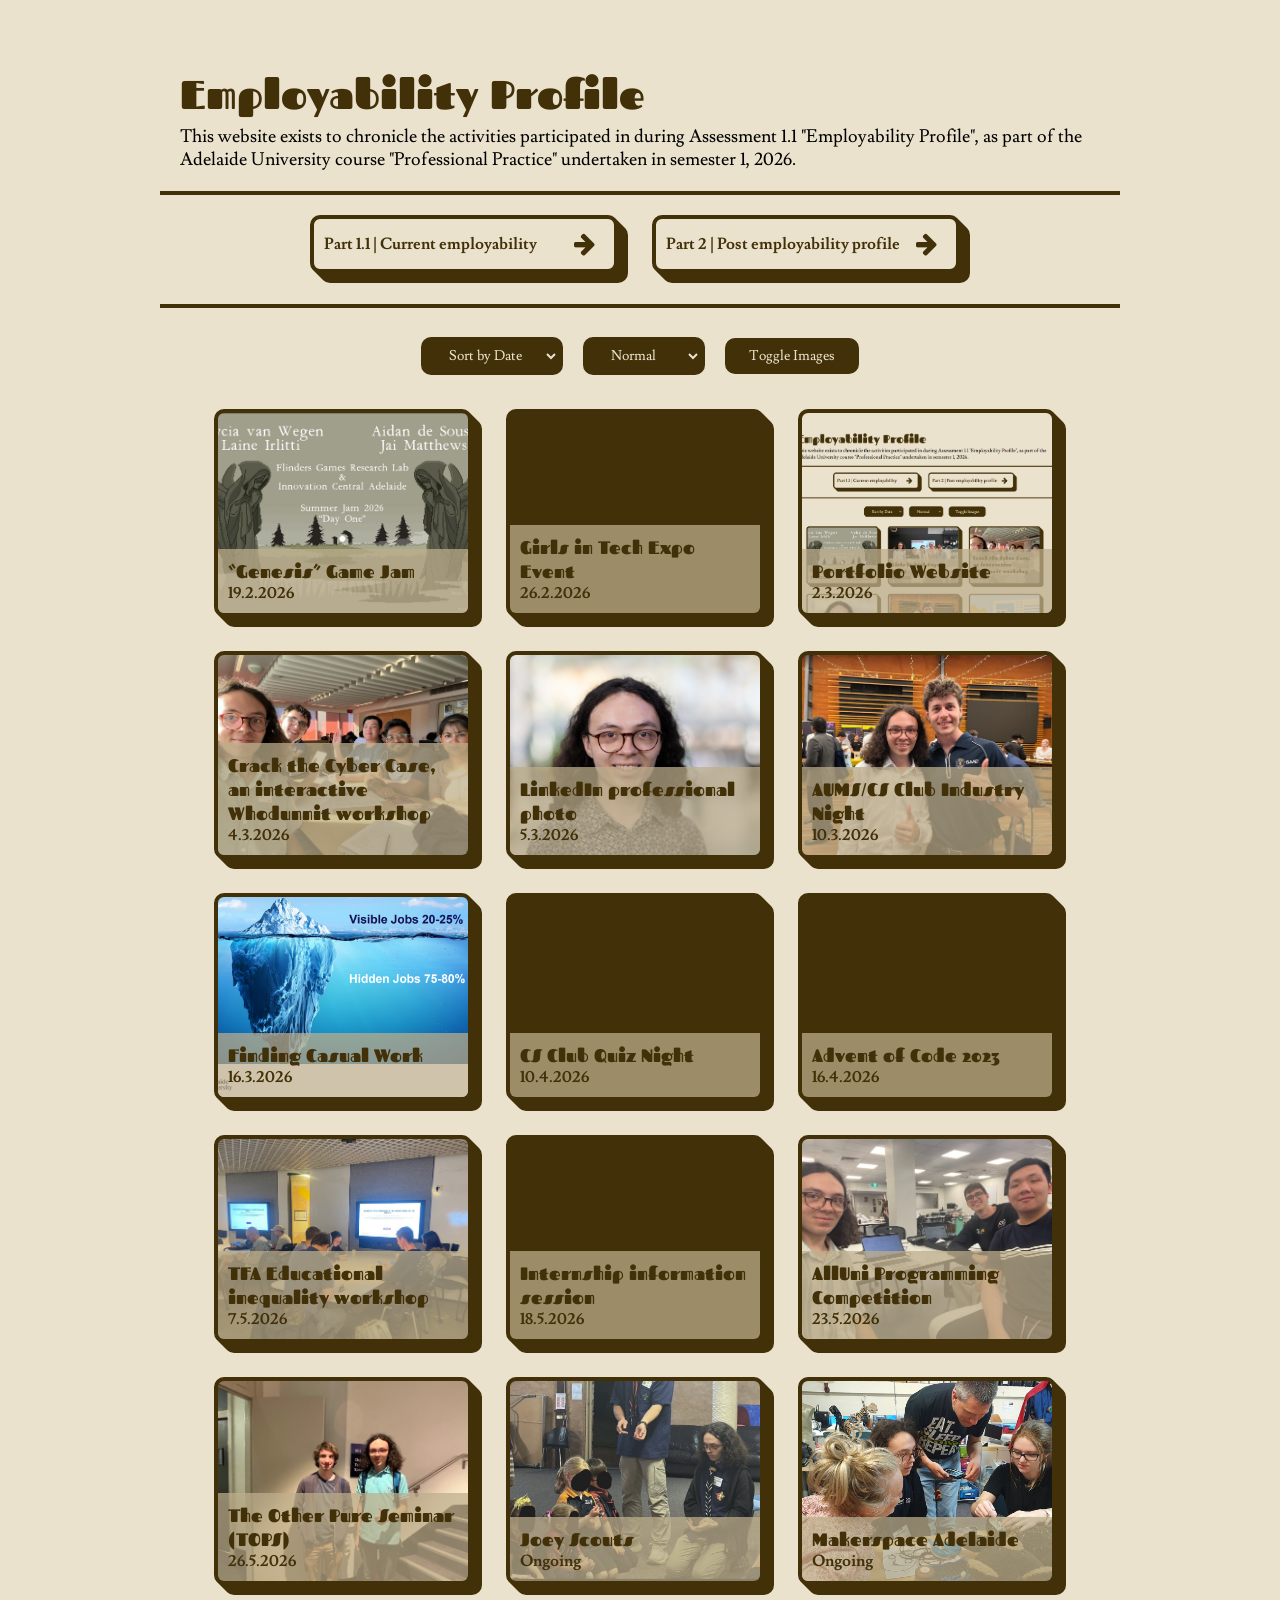
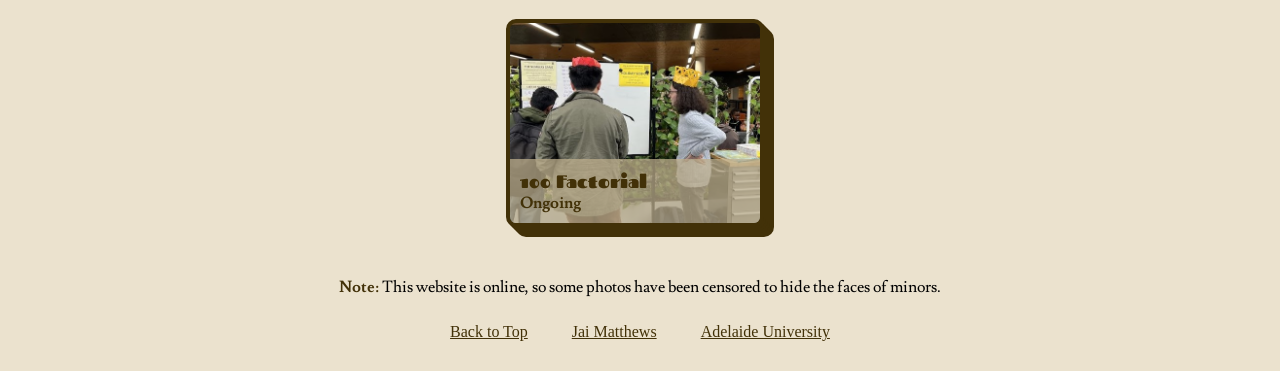
==== index.html @ 7898251b "Initial Post" ====
<!DOCTYPE html>
<html lang="en">
<head>
    <meta charset="UTF-8">
    <meta name="viewport" content="width=device-width, initial-scale=1.0">
    <title>Professional Practice</title>

    <link rel="stylesheet" href="styles.css">

    <link rel="preconnect" href="https://fonts.googleapis.com">
    <link rel="preconnect" href="https://fonts.gstatic.com" crossorigin>
<link href="https://fonts.googleapis.com/css2?family=Berkshire+Swash&family=Fascinate&family=Lusitana:wght@400;700&family=Pacifico&family=Quicksand:wght@300..700&display=swap" rel="stylesheet">
    <link rel="stylesheet" href="https://cdnjs.cloudflare.com/ajax/libs/font-awesome/4.7.0/css/font-awesome.min.css">

</head>
<body>
    <div class="main">
        <div class="title">
            <h1>Employability Profile</h1>
            <p>This website exists to chronicle the activities participated in during Assessment 1.1 "Employability Profile", as part of the Adelaide University course "Professional Practice" undertaken in semester 1, 2026.</p>
        </div>
        <div class="otherParts">
            <a href="pre.html"><div class="link">
                <p>Part 1.1 | Current employability</p>
                <i class="fa fa-arrow-right" aria-hidden="true"></i>
            </div></a>
            <a href="post.html"><div class="link">
                <p>Part 2 | Post employability profile</p>
                <i class="fa fa-arrow-right" aria-hidden="true"></i>
            </div></a>
        </div>
        <!-- <h2>Activities</h2> -->
        <div class="buttons">
            <select id="sel" onchange="refresh()">
                <option value="a" selected>Sort by Date</option>
                <option value="b">Sort by Title</option>
            </select>
            <select id="sel2" onchange="refresh()">
                <option value="nor" selected>Normal</option>
                <option value="rev">Reversed</option>
            </select>

            <!-- <button>Sort by Date</button> -->
            <!-- <button onclick="refresh()">Refresh</button> -->
            <button onclick="img()">Toggle Images</button>
            <!-- <button class="square"><i class="fa fa-search" aria-hidden="true"></i></button> -->
        </div>
        <div class="links"></div>
        <div class="disclaimer">
            <p><b>Note: </b>This website is online, so some photos have been censored to hide the faces of minors.</p>
        </div>
        <div class="footer">
            <a onclick="act()">Back to Top</a>
            <a target="_blank" href="https://jaimatthews.com/">Jai Matthews</a>
            <a target="_blank" href="https://adelaideuni.edu.au/">Adelaide University</a>
        </div>
    </div>
</body>
</html>

<script src="script.js"></script>
<script>
    refresh()
</script>
---- styles.css ----
:root {
    --brown: rgb(66, 49, 8);
    --lbrown: rgb(105, 79, 19);

    --back: rgb(235, 226, 206);
    --dback: rgba(189, 174, 141, 0.731);
    --dback2: rgb(135, 122, 93);
}

::-webkit-scrollbar {
    width: 10px;
    background-color: var(--back);
}
::-webkit-scrollbar-thumb {
    background: var(--brown); 
    border-radius: 5px;
}
::-webkit-scrollbar-thumb:hover {
    background: var(--lbrown);
}
::selection {
    color: black;
    background: rgb(255, 215, 128);
}

body {
    text-align: center;
    background-color: var(--back);
    margin: 0px;
}

/* .stadio {
  font-family: "stadio-now-variable",sans-serif;
  font-variation-settings: 'wght' 400, 'opsz' 100;
} */

@font-face {
  font-family: Stadio; /* set name */
  src: url(Trial/Stadio-Now-Novarese-TRIAL.ttf); /* url of the font */
}

.main {
    width: 75vw;
    display: inline-block;
    margin: 20px;
    /* background-color: green; */
}

.activity {
    width: 60vw;
}

.bulk {
    text-align: left;
    margin: 20px;
    font-family: "Lusitana";
}
.images {
    text-align: left;
}
.images img {
    width: 70%;
    margin: 10px 20px;
    border: 4px var(--brown) solid;
    border-radius: 20px;
    display: inline-block;
    vertical-align:middle;

    animation: dissolve 1s;
    animation-fill-mode:backwards;
}
.images .nextImg {
    background-color: var(--brown);
    border: var(--brown) 4px solid;
    display: inline-block;
    width: 30px;
    margin-left: -15px;
    height: 30px;
    vertical-align:middle;
    border-radius: 20px;
    color: var(--back);
    text-align: center;
    line-height: 30px;
    transition-duration: 300ms;
    cursor: pointer;
}
.images .nextImg:hover {
    background-color: var(--back);
    color: var(--brown);
}
h3 {
    text-align: left;
    font-size: 20px;
    font-family: "Fascinate";
    color: var(--brown);
    margin: 20px;
}

.main .title {
    padding: 20px;
    border-bottom: 4px solid var(--brown);
    /* background-color: red; */
    text-align: left;
}

.main .title h1 {
    color: var(--brown);
    font-size: 40px;
    font-family: "Fascinate";
    margin-bottom: 4px;
}

.main .title p {
    color: black;
    font-size: 18px;
    margin: 0;
    font-family: "Lusitana";
}

.main h2 {
    color: var(--brown);
    font-size: 35px;
    font-family: "Fascinate";
    margin-bottom: 4px;
    text-align: center;
}

.main .links, .main .buttons {
    padding: 10px 0px;
}

.main .otherParts {
    padding: 10px;
    padding-bottom: 7px;
    position: relative;
    border-bottom: 4px solid var(--brown);
    margin-bottom: 15px;
}

.main .otherParts .link {
    height: 50px;
    width: 300px;
    background-color: var(--back);
}

.main .otherParts p {
    text-align: left;
    top: 50%;
    transform: translateY(-50%);
    position: absolute;
    margin-left: 10px;
    /* font-family: "Fascinate"; */
}

.main .otherParts .link i {
    width: 60px;
    right: 0;
    position: absolute;
    top: 50%;
    transform: translateY(-50%);
    font-size: 25px;
    text-align: center;
    color: var(--brown);
}

@keyframes fadeIn {
    0% { 
        opacity: 0; 
        transform: translate(10px, 10px);
        box-shadow: 0px 0px var(--brown),0px 0px var(--brown),0px 0px var(--brown),0px 0px var(--brown),0px 0px var(--brown);
    }
    100% { 
        opacity: 1; 
        transform: translate(0px, 0px); 
        box-shadow: 2px 2px var(--brown),4px 4px var(--brown),6px 6px var(--brown),8px 8px var(--brown),10px 10px var(--brown);
    }
}

@keyframes dissolve {
    0% { 
        opacity: 0; 
        transform: translate(0px, -10px);
    }
    100% { 
        opacity: 1; 
        transform: translate(0px, 0px); 
    }
}

.link {
    width: 250px;
    height: 200px;
    overflow: hidden;
    transition-duration: 300ms;
    display: inline-block;
    margin: 15px;
    background-size: cover;
    position: relative;
    background-position: center;
    border: 4px solid var(--brown);
    background-color: var(--brown);
    box-shadow: 2px 2px var(--brown),4px 4px var(--brown),6px 6px var(--brown),8px 8px var(--brown),10px 10px var(--brown);
    translate: -5px -5px;
    cursor: pointer;
    border-radius: 10px;
    display: none;
    animation: fadeIn 1s;
    animation-fill-mode:backwards;
}

.link.accessible {
    background-image: none !important;
    background-color: var(--dback2);
}

.link div {
    bottom: 0;
    position: absolute;
    text-align: left;
    padding: 10px 10px;
    margin: 0px;
    background-color: var(--dback);
    width: calc(100% - 20px);
}

.link h1 {
    margin: 0px;
    color: var(--brown);
    font-family: "Fascinate";
    font-size: 18px;
}

.link p {
    margin: 0px;
    color: var(--brown);
    font-family: "Lusitana";
    font-size: 16px;
    font-weight: 600;
}

.link:hover {
    border-color: var(--lbrown);
    background-color: var(--lbrown);
    box-shadow: 1px 1px var(--lbrown),3px 3px var(--lbrown),5px 5px var(--lbrown),5px 5px var(--lbrown),5px 5px var(--lbrown);
    translate: 0px 0px;
}

.main .buttons button, .main .buttons select {
    background-color: var(--brown);
    color: var(--back);
    padding: 5px 20px;
    margin: 4px 8px;
    border: solid 4px var(--brown);
    cursor: pointer;
    border-radius: 10px;
    font-family: "Lusitana";
    transition-duration: 300ms;
    font-size: 14px;
    outline: none;
}

.main .buttons button.square {
    /* width: 50px; */
    padding: 5px 7px;
    margin: 0px;
    transition-duration: 300ms;
    width: 50px;
}

.main .buttons button.square:hover {
    width: 200px;
}


.main .buttons button:hover, .main .buttons select:hover, .main .buttons select:open {
    background-color: var(--back);
    color: var(--brown);
}

.main .footer a {
    width: fit-content;
    /* background-color: green; */
    display: inline-block;
    text-decoration: underline;
    cursor: pointer;
    color: var(--brown);
    margin: 10px 20px;
}

.main .footer a:hover {
    color: var(--lbrown);
}

.main .disclaimer {
    color: black;
    font-size: 16px;
    margin: 0;
    font-family: "Lusitana";

}

b {
    color: var(--brown);
}

@media (max-width: 800px) {
    .main {
        width: calc(100vw - 20px);
        margin: 0;
        padding: 0;
    }
}
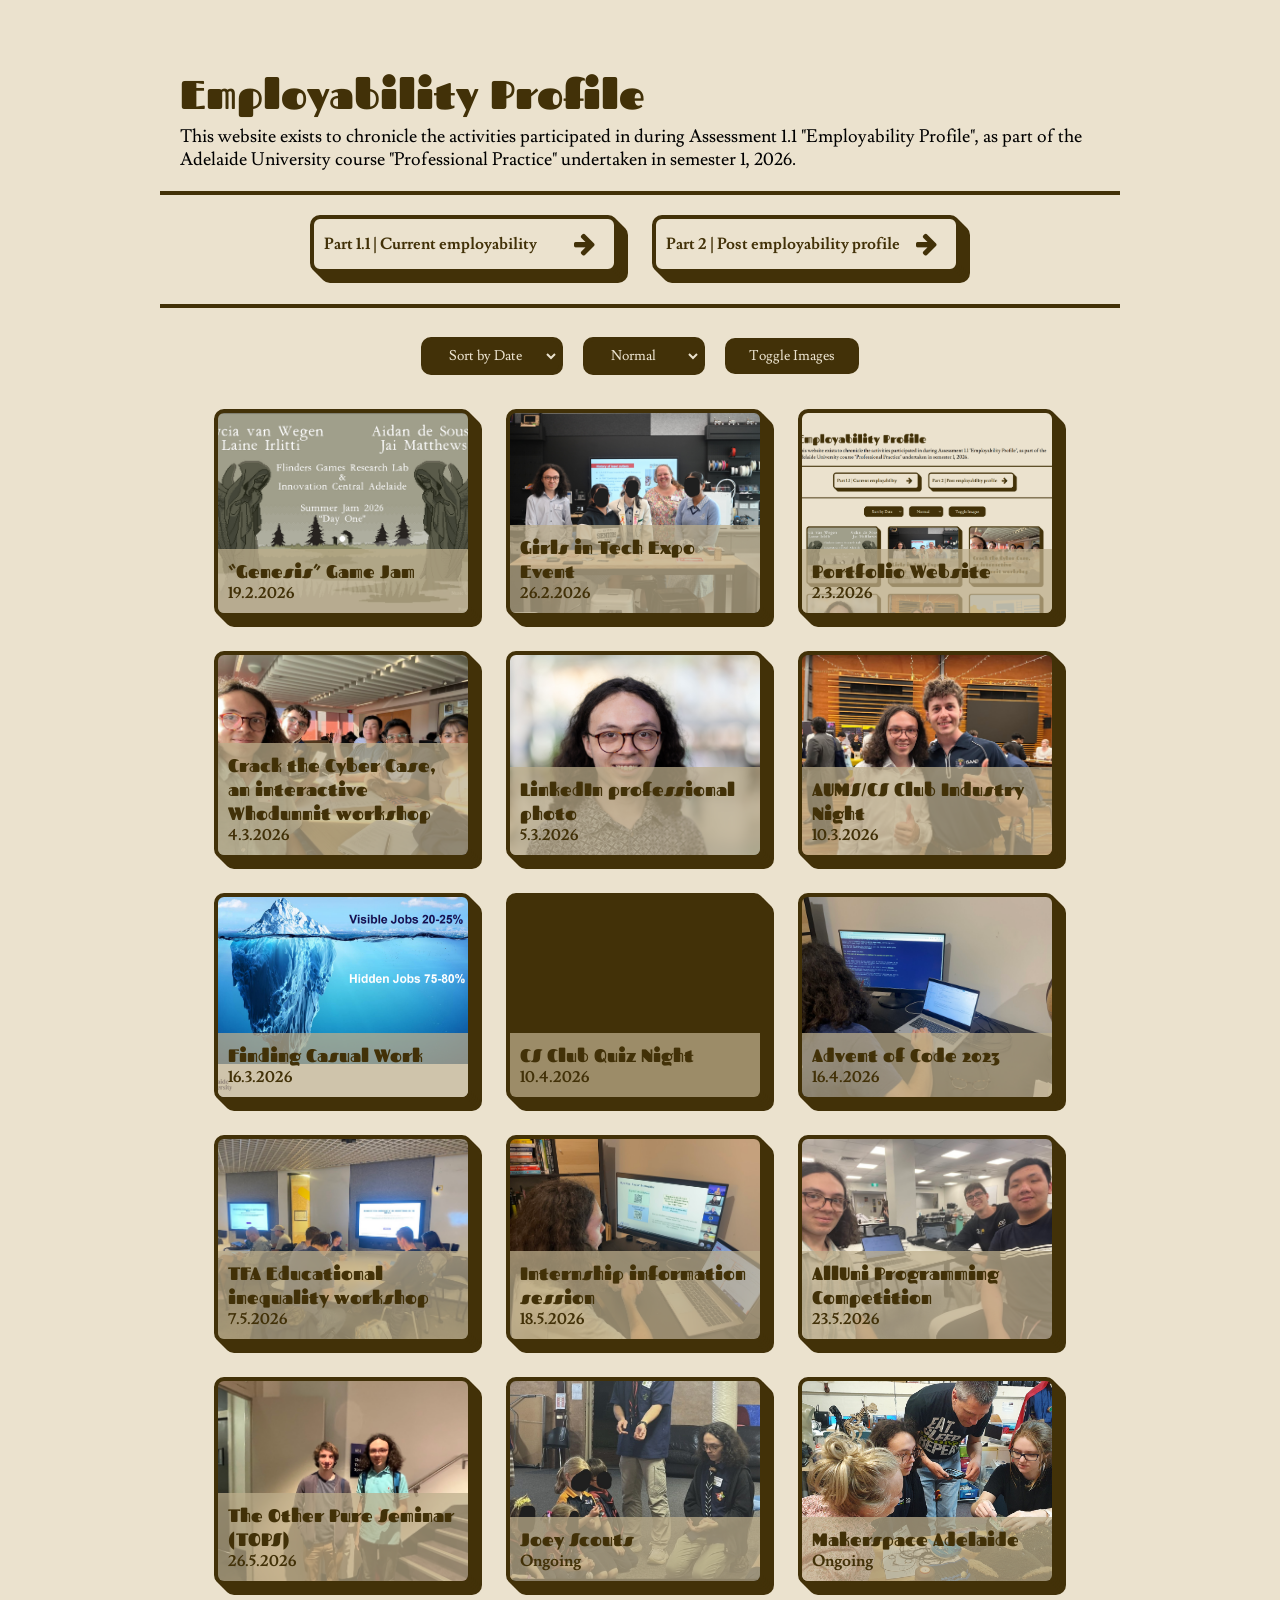
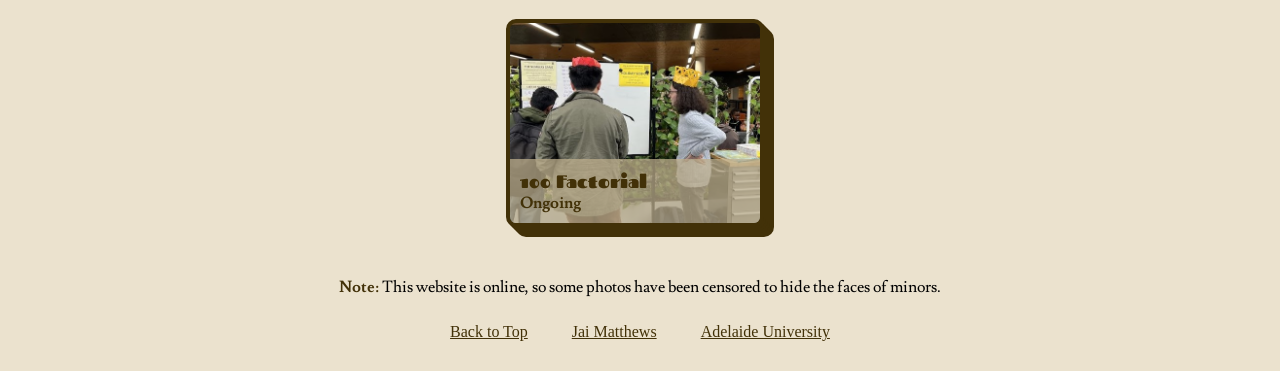
==== commit 2a806871: "pre and post work" ====
--- a/index.html
+++ b/index.html
@@ -4,6 +4,7 @@
     <meta charset="UTF-8">
     <meta name="viewport" content="width=device-width, initial-scale=1.0">
     <title>Professional Practice</title>
+    <link rel="icon" type="image/x-icon" href="icon.png">
 
     <link rel="stylesheet" href="styles.css">
 
--- a/styles.css
+++ b/styles.css
@@ -54,6 +54,12 @@
     text-align: left;
     margin: 20px;
     font-family: "Lusitana";
+}
+.bulk h3 {
+    margin-left: 0;
+}
+.bulk a {
+    color: rgb(53, 93, 140);
 }
 .images {
     text-align: left;
